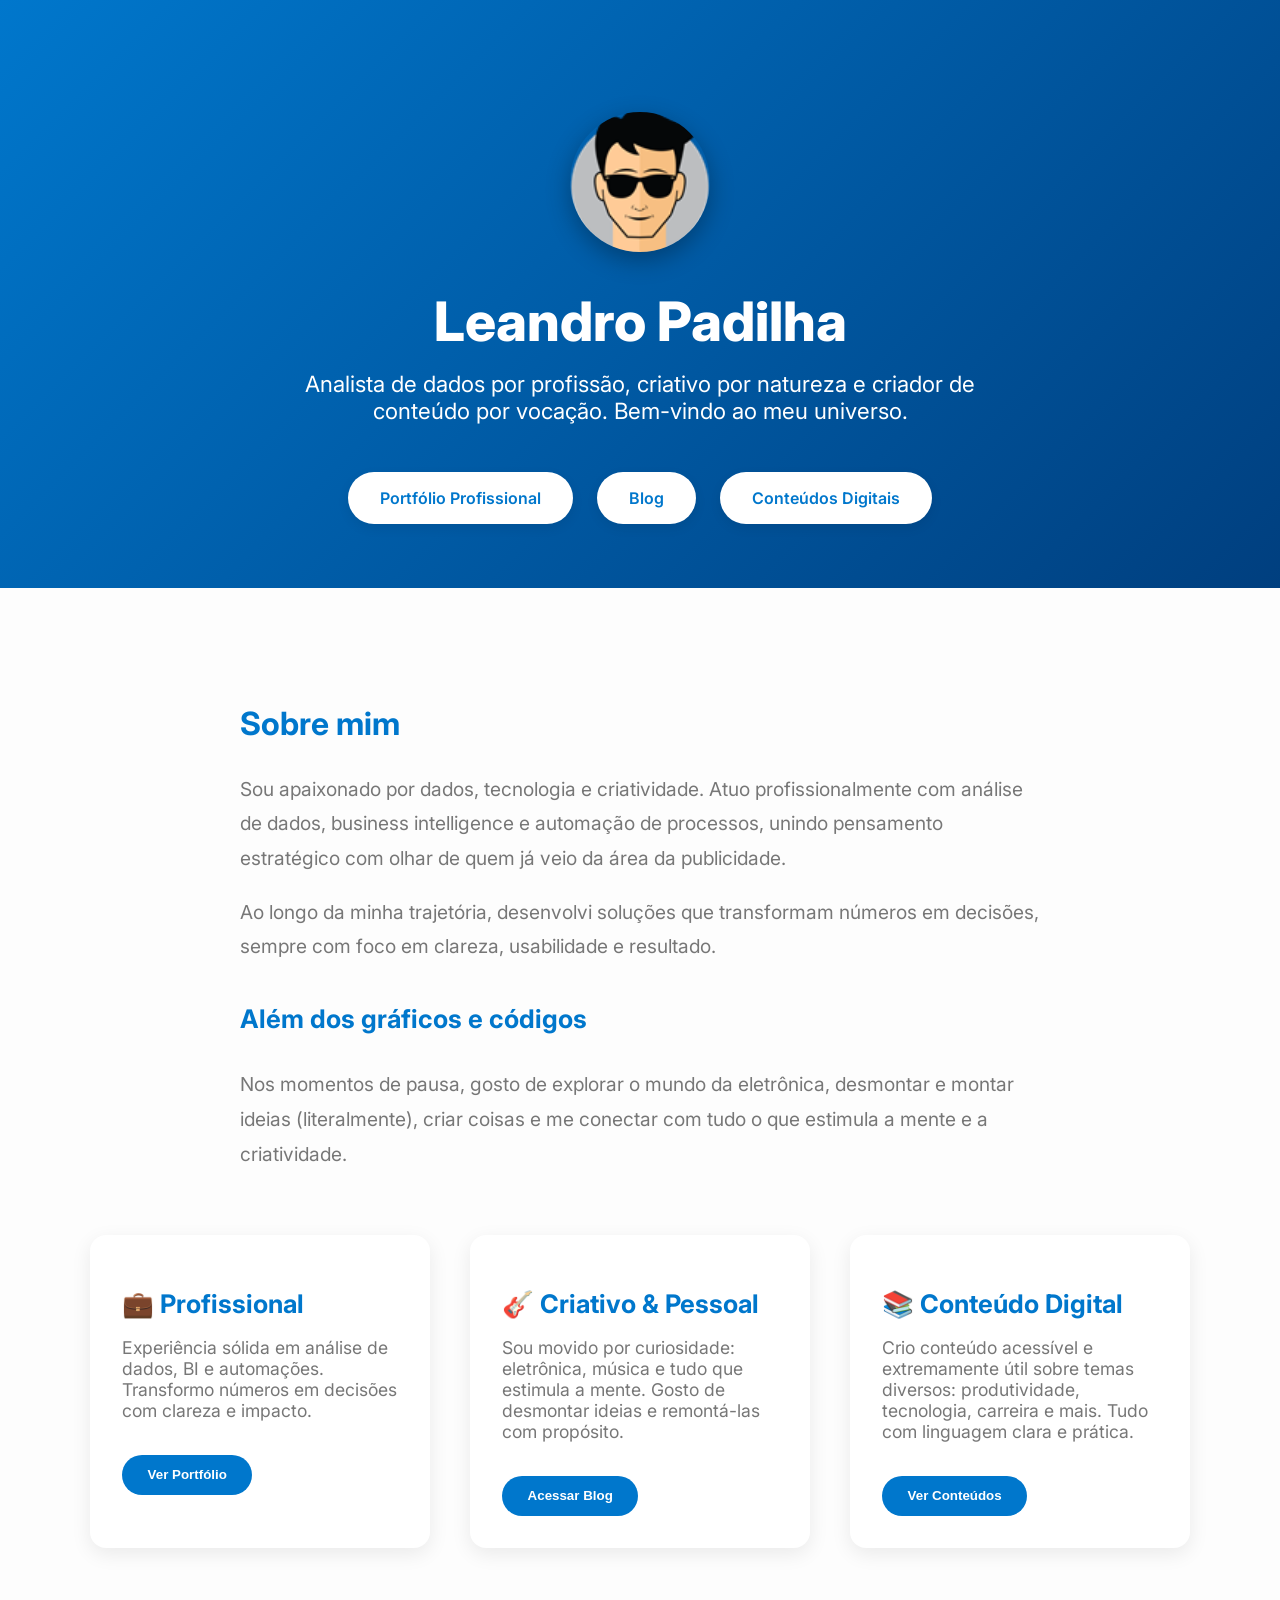
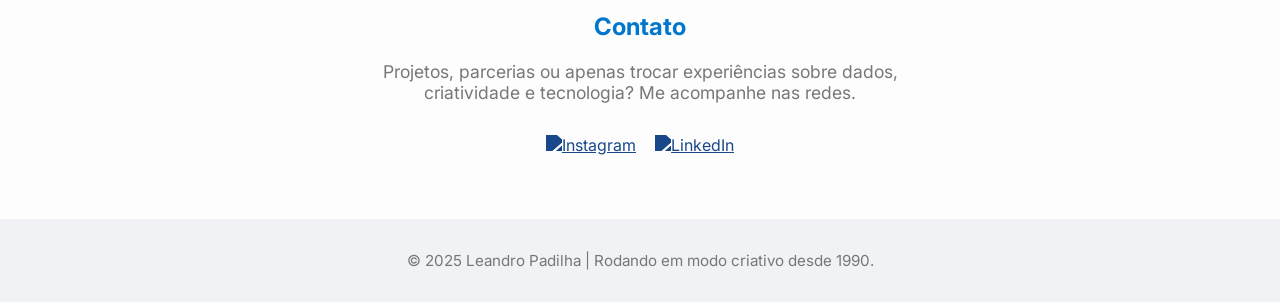
==== index.html @ b2c2689e "v5" ====
<!DOCTYPE html>
<html lang="pt-br">
  <head>
    <meta charset="UTF-8" />
    <meta name="viewport" content="width=device-width, initial-scale=1.0" />
    <title>Leandro Padilha</title>
    <link rel="icon" type="image/png" href="src/person.png" />
    <link
      href="https://fonts.googleapis.com/css2?family=Inter:wght@400;600;800&display=swap"
      rel="stylesheet"
    />
    <style>
      :root {
        --bg-light: #fdfdfd;
        --text-light: #1a1a1a;
        --bg-dark: #0f0f0f;
        --text-dark: #f0f0f0;
        --accent: #0077cc;
        --muted: #777;
        --card-light: #ffffff;
        --card-dark: #1a1a1a;
        --shadow: rgba(0, 0, 0, 0.08);
      }
      body {
        font-family: "Inter", sans-serif;
        margin: 0;
        background-color: var(--bg-light);
        color: var(--text-light);
        transition: background 0.4s ease, color 0.4s ease;
      }
      body.dark {
        background-color: var(--bg-dark);
        color: var(--text-dark);
      }
      header {
        position: relative;
        text-align: center;
        padding: 7rem 2rem 4rem;
        background: linear-gradient(135deg, #0077cc, #003f7f);
        color: white;
        overflow: hidden;
      }
      .avatar {
        width: 140px;
        height: 140px;
        border-radius: 50%;
        overflow: hidden;
        margin: 0 auto 2rem;
        box-shadow: 0 8px 24px rgba(0, 0, 0, 0.3);
        transform: translateY(0);
        transition: transform 0.3s ease;
      }
      .avatar img {
        width: 100%;
        height: 100%;
        object-fit: cover;
      }
      header h1 {
        font-size: 3.4rem;
        font-weight: 800;
        margin-bottom: 1rem;
        opacity: 0;
        transform: translateY(20px);
        transition: all 0.8s ease;
      }
      header p {
        font-size: 1.4rem;
        max-width: 720px;
        margin: 0 auto;
        opacity: 0;
        transform: translateY(20px);
        transition: all 0.8s ease 0.2s;
      }
      nav {
        margin-top: 3rem;
        display: flex;
        justify-content: center;
        gap: 1.5rem;
        flex-wrap: wrap;
        opacity: 0;
        transform: translateY(20px);
        transition: all 0.8s ease 0.4s;
      }
      nav a {
        text-decoration: none;
        padding: 1rem 2rem;
        border-radius: 50px;
        background-color: white;
        color: var(--accent);
        font-weight: 600;
        box-shadow: 0 4px 12px var(--shadow);
        transition: all 0.3s ease;
      }
      nav a:hover {
        background-color: var(--accent);
        color: white;
      }
      main {
        max-width: 1100px;
        margin: auto;
        padding: 5rem 2rem;
      }
      .grid {
        display: grid;
        grid-template-columns: repeat(auto-fit, minmax(280px, 1fr));
        gap: 2.5rem;
      }
      .card {
        background-color: var(--card-light);
        padding: 2rem;
        border-radius: 16px;
        box-shadow: 0 6px 20px var(--shadow);
        transition: transform 0.3s ease, background 0.3s ease;
        cursor: pointer;
      }
      .card-link {
        text-decoration: none;
        color: inherit;
        display: block;
      }
      body.dark .card {
        background-color: var(--card-dark);
      }
      .card:hover {
        transform: translateY(-6px);
      }
      .card h2 {
        font-size: 1.6rem;
        margin-bottom: 0.8rem;
        color: var(--accent);
      }
      .card p {
        font-size: 1.1rem;
        color: var(--muted);
      }
      button {
        margin-top: 1rem;
        padding: 0.8rem 1.6rem;
        border: none;
        border-radius: 50px;
        background-color: #0077cc;
        color: white;
        font-weight: 600;
        cursor: pointer;
        transition: transform 0.3s ease, background-color 0.3s ease,
          box-shadow 0.3s ease;
      }
      button:hover {
        transform: scale(1.05);
        background-color: #005fa3;
        box-shadow: 0 8px 16px rgba(0, 0, 0, 0.2);
      }
      footer {
        text-align: center;
        padding: 2rem;
        font-size: 0.95rem;
        color: var(--muted);
        background-color: #f0f2f5;
      }
      body.dark footer {
        background-color: #1a1a1a;
        color: #aaa;
      }

      .social {
        margin: 2rem auto -1rem;
        display: flex;
        justify-content: center;
        gap: 1.2rem;
      }

      .social a img {
        width: 36px;
        height: 36px;
        transition: transform 0.3s ease, filter 0.3s ease;
        filter: brightness(0) saturate(100%) invert(22%) sepia(94%) saturate(749%) hue-rotate(185deg) brightness(95%) contrast(101%);
      }

      .social a:hover img {
        transform: scale(1.15);
        filter: brightness(0) saturate(100%) invert(22%) sepia(94%) saturate(749%) hue-rotate(185deg) brightness(110%) contrast(105%);
      }


      @media (max-width: 600px) {
        header h1 {
          font-size: 2.6rem;
        }
        header p {
          font-size: 1.2rem;
        }
        .avatar {
          width: 100px;
          height: 100px;
        }

        nav a:focus {
          outline: none;
          box-shadow: none;
          background-color: white;
          color: var(--accent);
        }
      }
    </style>
  </head>
  <body>
    <header>
      <div class="avatar" id="avatar">
        <img src="src/person.png" alt="Leandro Padilha" />
      </div>
      <h1 id="title">Leandro Padilha</h1>
      <p id="subtitle">
        Analista de dados por profissão, criativo por natureza e criador de
        conteúdo por vocação. Bem-vindo ao meu universo.
      </p>
      <nav id="nav">
        <a href="/portfolio" target="_blank">Portfólio Profissional</a>
        <a href="/blog" target="_blank">Blog</a>
        <a href="/ebooks" target="_blank">Conteúdos Digitais</a>
      </nav>
    </header>
    <main>
      <section
        style="
          max-width: 800px;
          margin: 0 auto 4rem;
          font-size: 1.2rem;
          line-height: 1.8;
          color: var(--muted);
        "
      >
        <h2 style="font-size: 2rem; color: var(--accent); margin-bottom: 1rem">
          Sobre mim
        </h2>
        <p>
          Sou apaixonado por dados, tecnologia e criatividade. Atuo
          profissionalmente com análise de dados, business intelligence e
          automação de processos, unindo pensamento estratégico com olhar de
          quem já veio da área da publicidade.
        </p>
        <p>
          Ao longo da minha trajetória, desenvolvi soluções que transformam
          números em decisões, sempre com foco em clareza, usabilidade e
          resultado.
        </p>
        <h3 style="font-size: 1.6rem; color: var(--accent); margin-top: 2rem">
          Além dos gráficos e códigos
        </h3>
        <p>
          Nos momentos de pausa, gosto de explorar o mundo da eletrônica,
          desmontar e montar ideias (literalmente), criar coisas e me conectar
          com tudo o que estimula a mente e a criatividade.
        </p>
      </section>
      <div class="grid">
        <div class="card">
          <h2>💼 Profissional</h2>
          <p>
            Experiência sólida em análise de dados, BI e automações. Transformo
            números em decisões com clareza e impacto.
          </p>
          <a href="/portfolio" target="_blank">
            <button>Ver Portfólio</button>
          </a>
        </div>
        <div class="card">
          <h2>🎸 Criativo & Pessoal</h2>
          <p>
            Sou movido por curiosidade: eletrônica, música e tudo que estimula a
            mente. Gosto de desmontar ideias e remontá-las com propósito.
          </p>
          <a href="/blog" target="_blank">
            <button>Acessar Blog</button>
          </a>
        </div>
        <div class="card">
          <h2>📚 Conteúdo Digital</h2>
          <p>
            Crio conteúdo acessível e extremamente útil sobre temas diversos:
            produtividade, tecnologia, carreira e mais. Tudo com linguagem clara
            e prática.
          </p>
          <a href="/ebooks" target="_blank">
            <button>Ver Conteúdos</button>
          </a>
        </div>
      </div>

    <h2 style="text-align: center; color: var(--accent); margin-top: 4rem;">Contato</h2>
    <p style="text-align: center; max-width: 600px; margin: 0 auto 2rem; font-size: 1.1rem; color: var(--muted);">
    Projetos, parcerias ou apenas trocar experiências sobre dados, criatividade e tecnologia? Me acompanhe nas redes.
    </p>
    <div class="social">
      <a href="https://www.instagram.com/leandro.mpadilha" target="_blank" aria-label="Instagram">
        <img src="https://cdn.jsdelivr.net/gh/simple-icons/simple-icons/icons/instagram.svg" alt="Instagram">
      </a>
      <a href="https://www.linkedin.com/in/leandrompadilha" target="_blank" aria-label="LinkedIn">
        <img src="https://cdn.jsdelivr.net/gh/simple-icons/simple-icons/icons/linkedin.svg" alt="LinkedIn">
      </a>
    </div>

    </main>
    <footer>
      © 2025 Leandro Padilha | Rodando em modo criativo desde 1990.
    </footer>

    <script>
      // Modo escuro automático
      if (window.matchMedia("(prefers-color-scheme: dark)").matches) {
        document.body.classList.add("dark");
      }

      // Animações de entrada
      window.addEventListener("load", () => {
        document.getElementById("title").style.opacity = 1;
        document.getElementById("title").style.transform = "translateY(0)";
        document.getElementById("subtitle").style.opacity = 1;
        document.getElementById("subtitle").style.transform = "translateY(0)";
        document.getElementById("nav").style.opacity = 1;
        document.getElementById("nav").style.transform = "translateY(0)";
      });

      // Parallax avatar
      window.addEventListener("scroll", () => {
        const avatar = document.getElementById("avatar");
        const offset = window.scrollY * 0.2;
        avatar.style.transform = `translateY(${offset}px)`;
      });

      // Detecta se é dispositivo móvel
      function isMobileDevice() {
        return /Mobi|Android|iPhone|iPad|iPod|BlackBerry|IEMobile|Opera Mini/i.test(
          navigator.userAgent
        );
      }

      // Remove foco visual dos botões após clique em dispositivos móveis
      if (isMobileDevice()) {
        const navLinks = document.querySelectorAll("nav a");
        navLinks.forEach((link) => {
          link.addEventListener("click", () => {
            setTimeout(() => {
              link.blur();
            }, 100);
          });
        });
      }
    </script>
  </body>
</html>
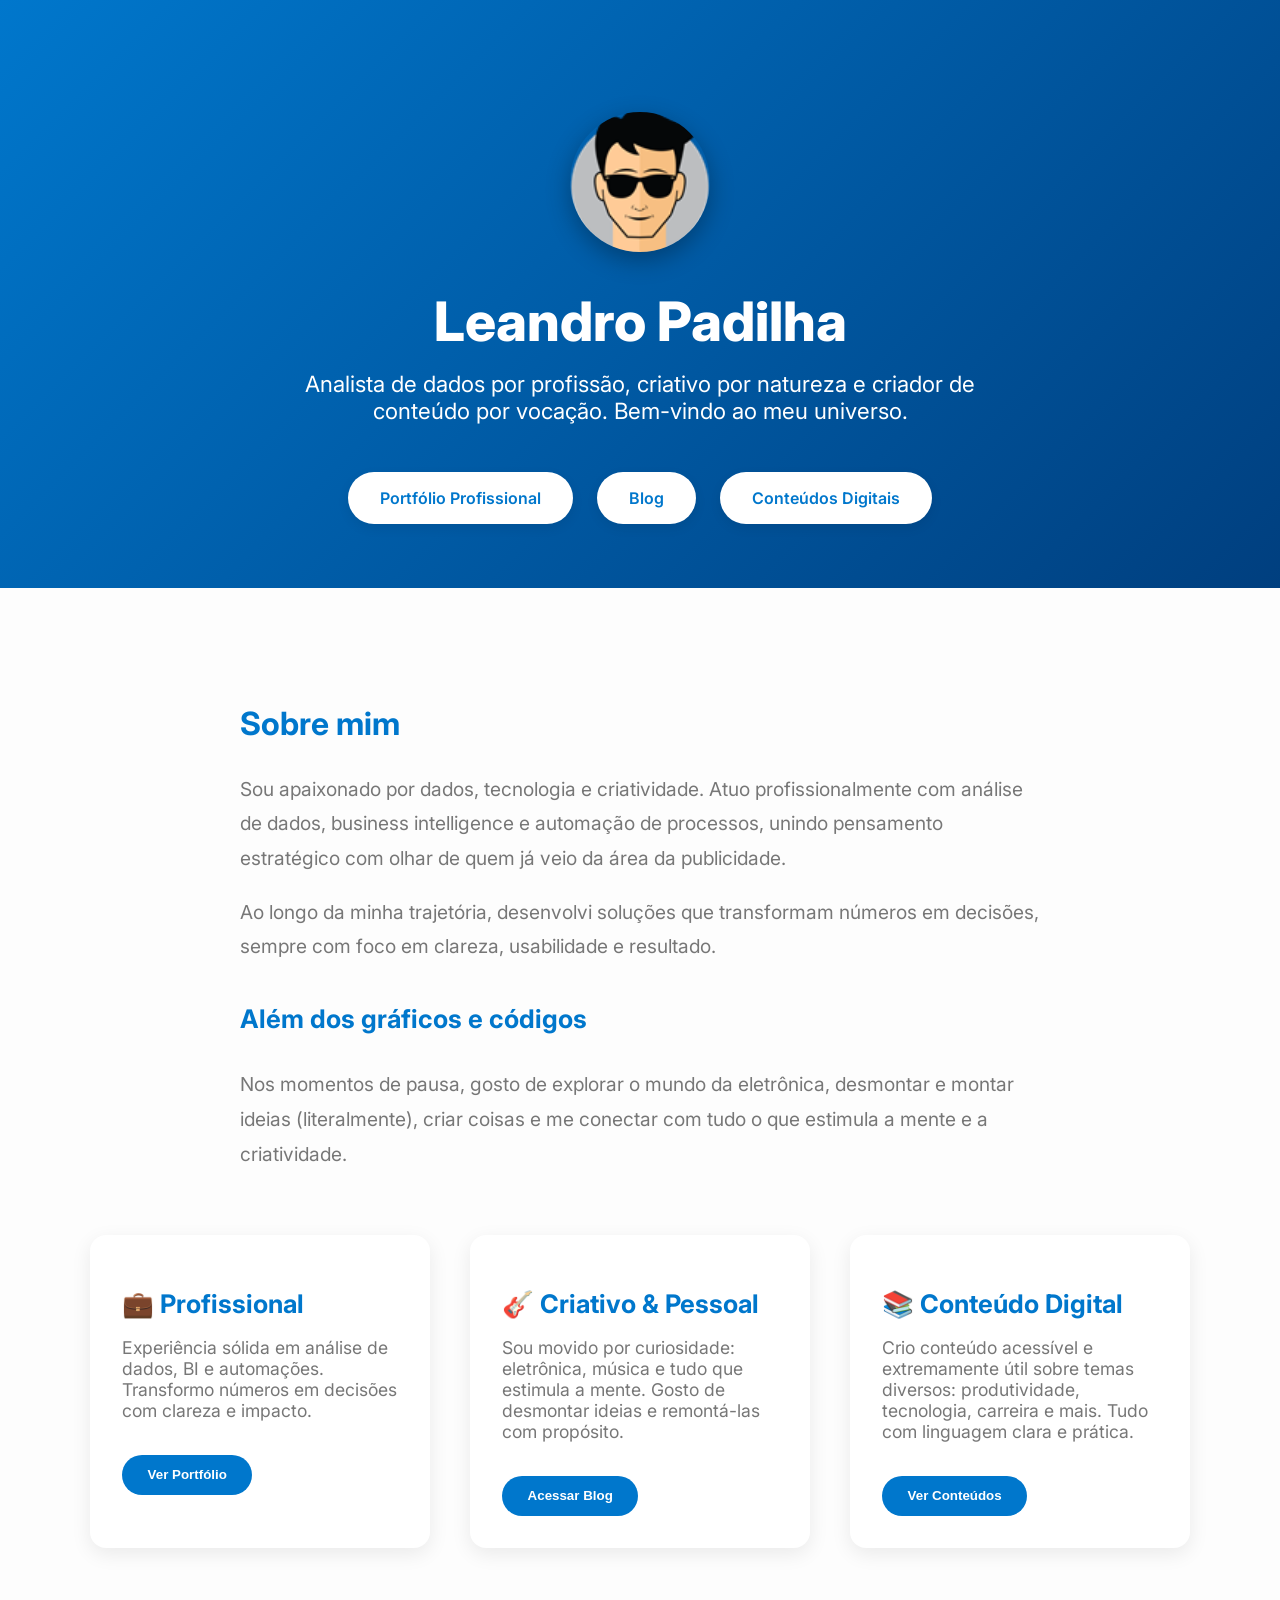
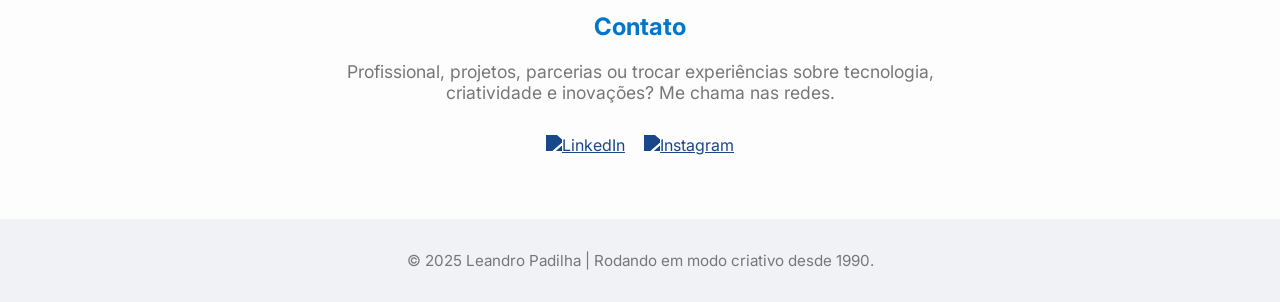
==== commit 0c28e422: "v5" ====
--- a/index.html
+++ b/index.html
@@ -288,14 +288,14 @@
 
     <h2 style="text-align: center; color: var(--accent); margin-top: 4rem;">Contato</h2>
     <p style="text-align: center; max-width: 600px; margin: 0 auto 2rem; font-size: 1.1rem; color: var(--muted);">
-    Projetos, parcerias ou apenas trocar experiências sobre dados, criatividade e tecnologia? Me acompanhe nas redes.
+    Profissional, projetos, parcerias ou trocar experiências sobre tecnologia, criatividade e inovações? Me chama nas redes.
     </p>
     <div class="social">
+      <a href="https://www.linkedin.com/in/leandrompadilha" target="_blank" aria-label="LinkedIn">
+        <img src="https://cdn.jsdelivr.net/gh/simple-icons/simple-icons/icons/linkedin.svg" alt="LinkedIn">
+      </a>
       <a href="https://www.instagram.com/leandro.mpadilha" target="_blank" aria-label="Instagram">
         <img src="https://cdn.jsdelivr.net/gh/simple-icons/simple-icons/icons/instagram.svg" alt="Instagram">
-      </a>
-      <a href="https://www.linkedin.com/in/leandrompadilha" target="_blank" aria-label="LinkedIn">
-        <img src="https://cdn.jsdelivr.net/gh/simple-icons/simple-icons/icons/linkedin.svg" alt="LinkedIn">
       </a>
     </div>
 
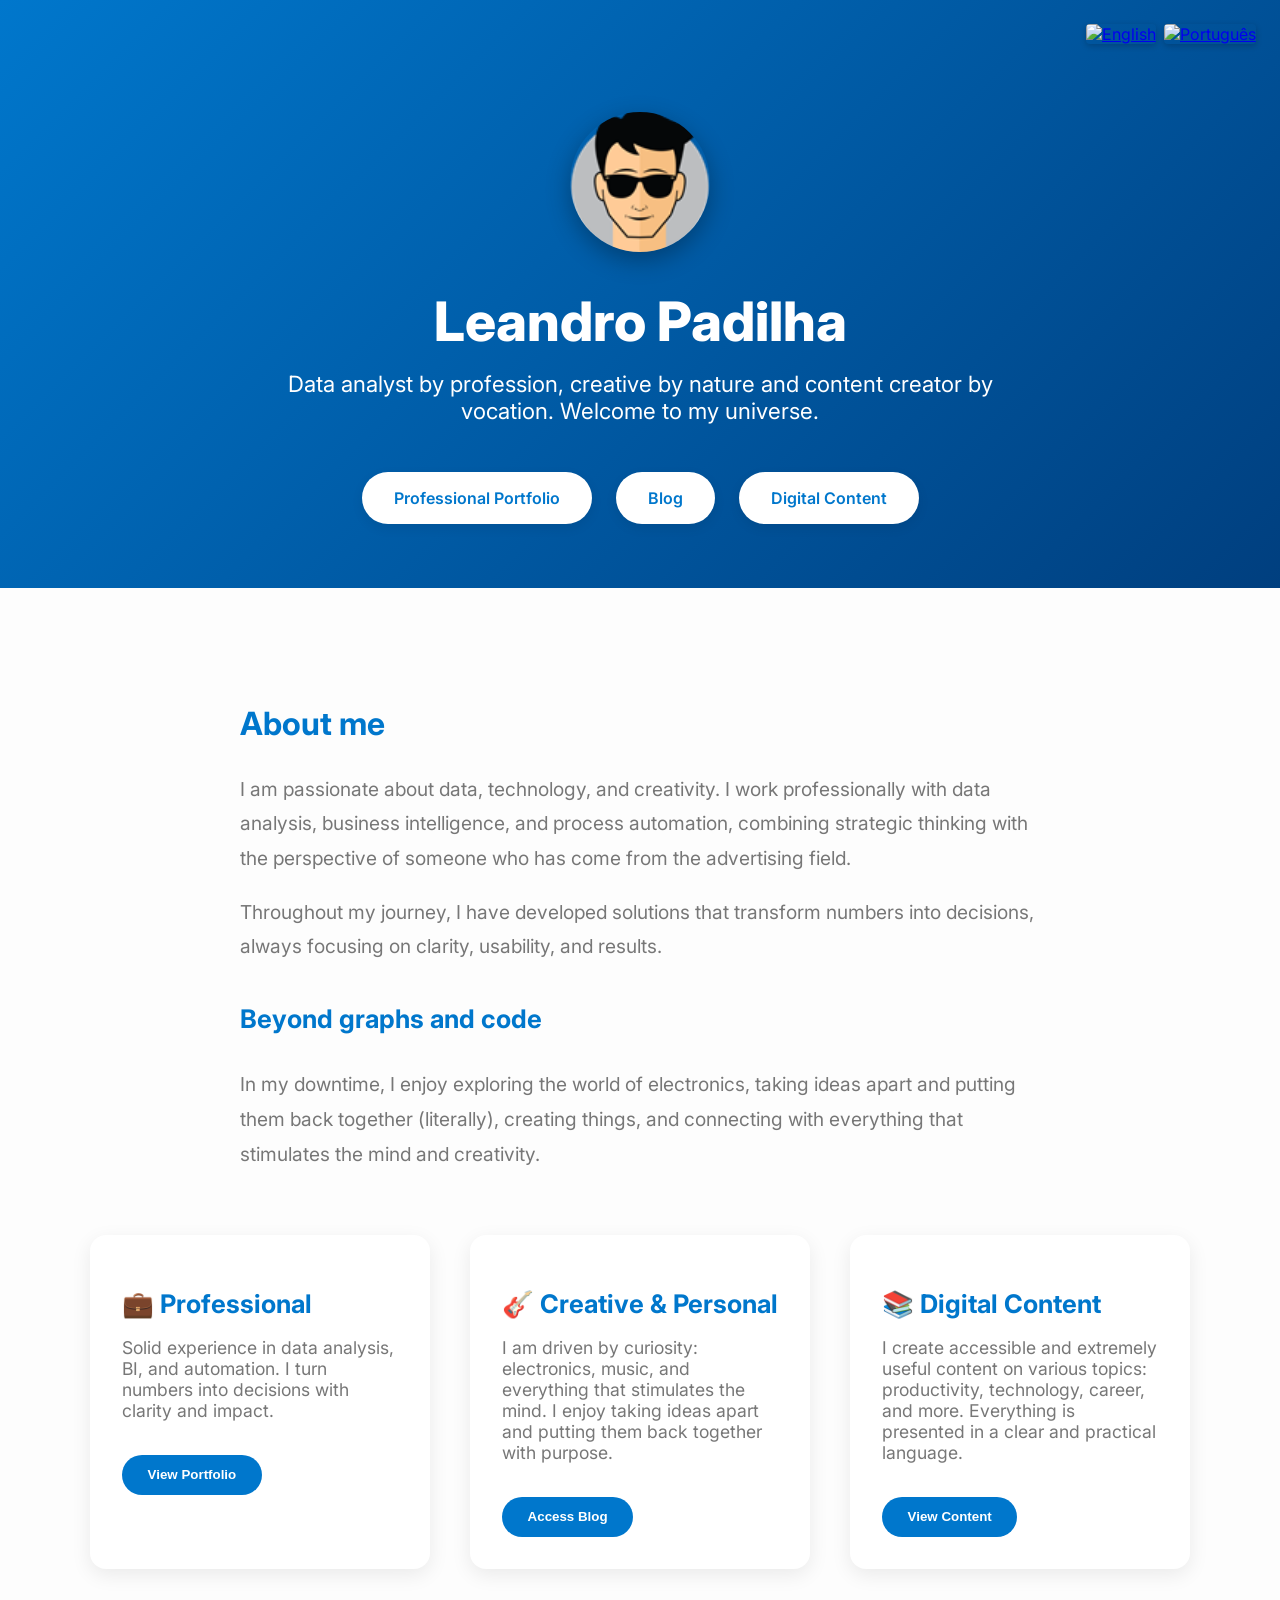
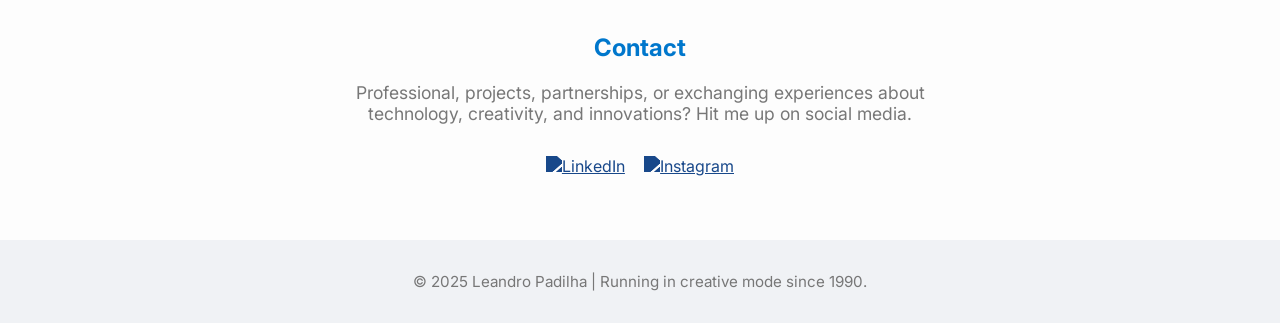
==== commit 17007c30: "v6" ====
--- a/index.html
+++ b/index.html
@@ -181,6 +181,26 @@
         filter: brightness(0) saturate(100%) invert(22%) sepia(94%) saturate(749%) hue-rotate(185deg) brightness(110%) contrast(105%);
       }
 
+      .language-switcher {
+        position: absolute;
+        top: 1.5rem;
+        right: 1.5rem;
+        display: flex;
+        gap: 0.5rem;
+      }
+
+      .language-switcher img {
+        width: 32px;
+        height: 22px;
+        border-radius: 4px;
+        box-shadow: 0 2px 6px rgba(0,0,0,0.2);
+        cursor: pointer;
+        transition: transform 0.2s ease;
+      }
+
+      .language-switcher img:hover {
+        transform: scale(1.1);
+      }
 
       @media (max-width: 600px) {
         header h1 {
@@ -208,15 +228,24 @@
       <div class="avatar" id="avatar">
         <img src="src/person.png" alt="Leandro Padilha" />
       </div>
+
+      <div class="language-switcher">
+        <a href="index-en.html" aria-label="English">
+          <img src="https://flagcdn.com/w40/us.png" alt="English">
+        </a>
+        <a href="index-ptbr.html" aria-label="Português">
+          <img src="https://flagcdn.com/w40/br.png" alt="Português">
+        </a>
+      </div>
+
       <h1 id="title">Leandro Padilha</h1>
       <p id="subtitle">
-        Analista de dados por profissão, criativo por natureza e criador de
-        conteúdo por vocação. Bem-vindo ao meu universo.
+        Data analyst by profession, creative by nature and content creator by vocation. Welcome to my universe.
       </p>
       <nav id="nav">
-        <a href="/portfolio" target="_blank">Portfólio Profissional</a>
+        <a href="/portfolio" target="_blank">Professional Portfolio</a>
         <a href="/blog" target="_blank">Blog</a>
-        <a href="/ebooks" target="_blank">Conteúdos Digitais</a>
+        <a href="/ebooks" target="_blank">Digital Content</a>
       </nav>
     </header>
     <main>
@@ -230,65 +259,62 @@
         "
       >
         <h2 style="font-size: 2rem; color: var(--accent); margin-bottom: 1rem">
-          Sobre mim
+          About me
         </h2>
         <p>
-          Sou apaixonado por dados, tecnologia e criatividade. Atuo
-          profissionalmente com análise de dados, business intelligence e
-          automação de processos, unindo pensamento estratégico com olhar de
-          quem já veio da área da publicidade.
+          I am passionate about data, technology, and creativity. I work
+          professionally with data analysis, business intelligence, and
+          process automation, combining strategic thinking with the perspective of
+          someone who has come from the advertising field.
         </p>
         <p>
-          Ao longo da minha trajetória, desenvolvi soluções que transformam
-          números em decisões, sempre com foco em clareza, usabilidade e
-          resultado.
+          Throughout my journey, I have developed solutions that transform
+          numbers into decisions, always focusing on clarity, usability, and
+          results.
         </p>
         <h3 style="font-size: 1.6rem; color: var(--accent); margin-top: 2rem">
-          Além dos gráficos e códigos
+          Beyond graphs and code
         </h3>
         <p>
-          Nos momentos de pausa, gosto de explorar o mundo da eletrônica,
-          desmontar e montar ideias (literalmente), criar coisas e me conectar
-          com tudo o que estimula a mente e a criatividade.
+          In my downtime, I enjoy exploring the world of electronics, taking ideas apart and putting them back together (literally), creating things, and connecting with everything that stimulates the mind and creativity.
         </p>
       </section>
       <div class="grid">
         <div class="card">
-          <h2>💼 Profissional</h2>
+          <h2>💼 Professional</h2>
           <p>
-            Experiência sólida em análise de dados, BI e automações. Transformo
-            números em decisões com clareza e impacto.
+            Solid experience in data analysis, BI, and automation. I turn
+            numbers into decisions with clarity and impact.
           </p>
           <a href="/portfolio" target="_blank">
-            <button>Ver Portfólio</button>
+            <button>View Portfolio</button>
           </a>
         </div>
         <div class="card">
-          <h2>🎸 Criativo & Pessoal</h2>
+          <h2>🎸 Creative & Personal</h2>
           <p>
-            Sou movido por curiosidade: eletrônica, música e tudo que estimula a
-            mente. Gosto de desmontar ideias e remontá-las com propósito.
+            I am driven by curiosity: electronics, music, and everything that stimulates the mind. I enjoy taking ideas apart and putting them back together with purpose.
           </p>
           <a href="/blog" target="_blank">
-            <button>Acessar Blog</button>
+            <button>Access Blog</button>
           </a>
         </div>
         <div class="card">
-          <h2>📚 Conteúdo Digital</h2>
+          <h2>📚 Digital Content</h2>
           <p>
-            Crio conteúdo acessível e extremamente útil sobre temas diversos:
-            produtividade, tecnologia, carreira e mais. Tudo com linguagem clara
-            e prática.
+            I create accessible and extremely useful content on various topics:
+            productivity, technology, career, and more. Everything is presented
+            in a clear and practical language.
           </p>
           <a href="/ebooks" target="_blank">
-            <button>Ver Conteúdos</button>
+            <button>View Content</button>
           </a>
         </div>
       </div>
 
-    <h2 style="text-align: center; color: var(--accent); margin-top: 4rem;">Contato</h2>
+    <h2 style="text-align: center; color: var(--accent); margin-top: 4rem;">Contact</h2>
     <p style="text-align: center; max-width: 600px; margin: 0 auto 2rem; font-size: 1.1rem; color: var(--muted);">
-    Profissional, projetos, parcerias ou trocar experiências sobre tecnologia, criatividade e inovações? Me chama nas redes.
+    Professional, projects, partnerships, or exchanging experiences about technology, creativity, and innovations? Hit me up on social media.
     </p>
     <div class="social">
       <a href="https://www.linkedin.com/in/leandrompadilha" target="_blank" aria-label="LinkedIn">
@@ -301,7 +327,7 @@
 
     </main>
     <footer>
-      © 2025 Leandro Padilha | Rodando em modo criativo desde 1990.
+      © 2025 Leandro Padilha | Running in creative mode since 1990.
     </footer>
 
     <script>
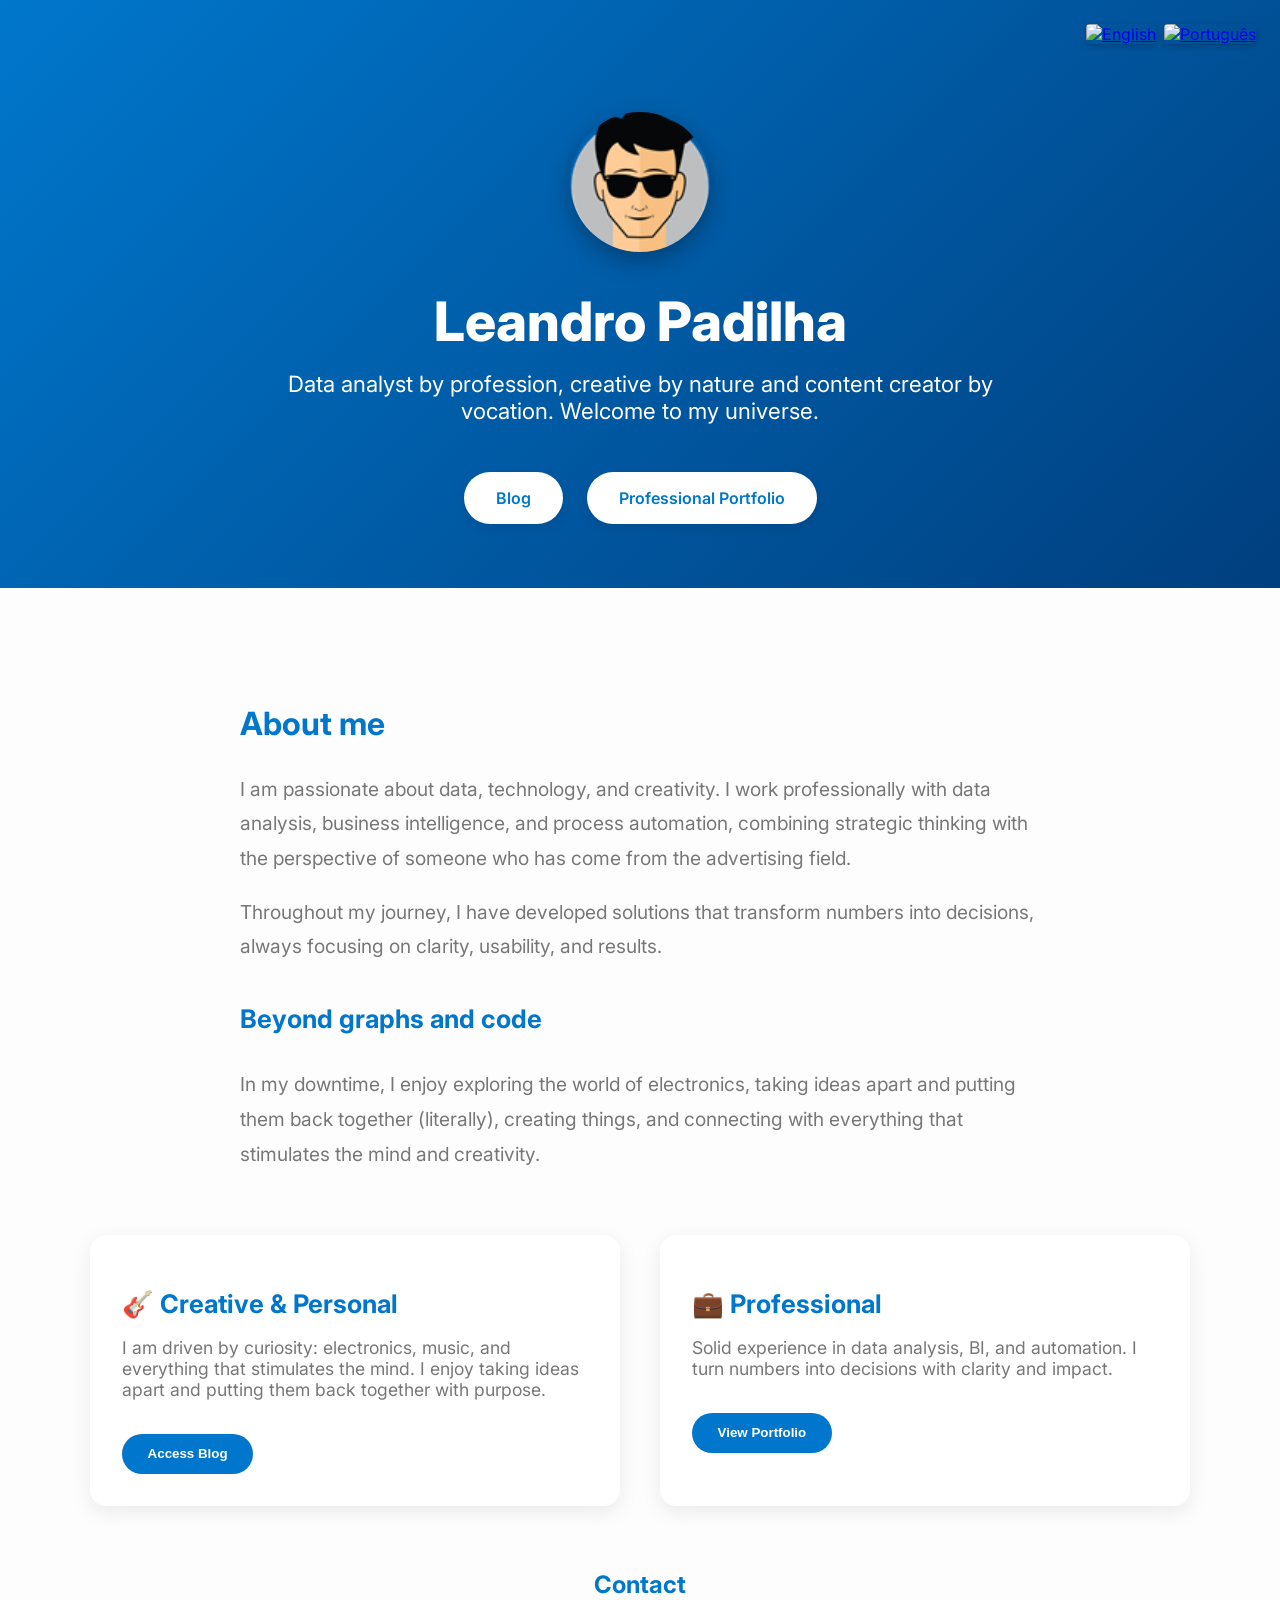
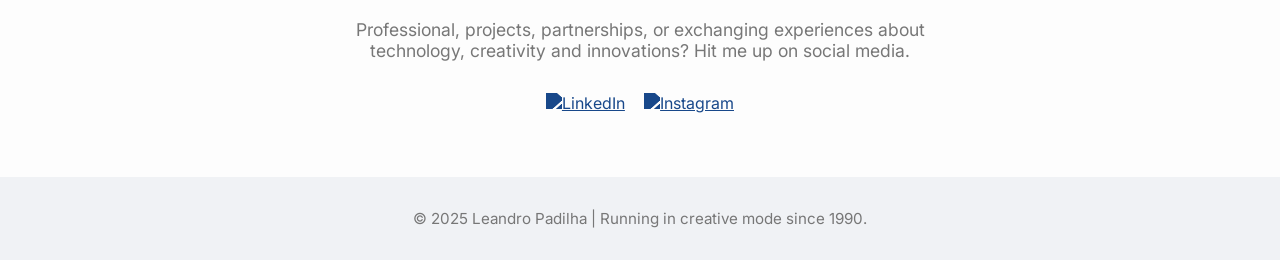
==== commit 741072cb: "v6" ====
--- a/index.html
+++ b/index.html
@@ -230,10 +230,10 @@
       </div>
 
       <div class="language-switcher">
-        <a href="index-en.html" aria-label="English">
+        <a href="/" aria-label="English">
           <img src="https://flagcdn.com/w40/us.png" alt="English">
         </a>
-        <a href="index-ptbr.html" aria-label="Português">
+        <a href="/ptbr.html" aria-label="Português">
           <img src="https://flagcdn.com/w40/br.png" alt="Português">
         </a>
       </div>
@@ -243,9 +243,8 @@
         Data analyst by profession, creative by nature and content creator by vocation. Welcome to my universe.
       </p>
       <nav id="nav">
+        <a href="/blog" target="_blank">Blog</a>
         <a href="/portfolio" target="_blank">Professional Portfolio</a>
-        <a href="/blog" target="_blank">Blog</a>
-        <a href="/ebooks" target="_blank">Digital Content</a>
       </nav>
     </header>
     <main>
@@ -281,6 +280,15 @@
       </section>
       <div class="grid">
         <div class="card">
+          <h2>🎸 Creative & Personal</h2>
+          <p>
+            I am driven by curiosity: electronics, music, and everything that stimulates the mind. I enjoy taking ideas apart and putting them back together with purpose.
+          </p>
+          <a href="/blog" target="_blank">
+            <button>Access Blog</button>
+          </a>
+        </div>
+        <div class="card">
           <h2>💼 Professional</h2>
           <p>
             Solid experience in data analysis, BI, and automation. I turn
@@ -290,31 +298,11 @@
             <button>View Portfolio</button>
           </a>
         </div>
-        <div class="card">
-          <h2>🎸 Creative & Personal</h2>
-          <p>
-            I am driven by curiosity: electronics, music, and everything that stimulates the mind. I enjoy taking ideas apart and putting them back together with purpose.
-          </p>
-          <a href="/blog" target="_blank">
-            <button>Access Blog</button>
-          </a>
-        </div>
-        <div class="card">
-          <h2>📚 Digital Content</h2>
-          <p>
-            I create accessible and extremely useful content on various topics:
-            productivity, technology, career, and more. Everything is presented
-            in a clear and practical language.
-          </p>
-          <a href="/ebooks" target="_blank">
-            <button>View Content</button>
-          </a>
-        </div>
       </div>
 
     <h2 style="text-align: center; color: var(--accent); margin-top: 4rem;">Contact</h2>
     <p style="text-align: center; max-width: 600px; margin: 0 auto 2rem; font-size: 1.1rem; color: var(--muted);">
-    Professional, projects, partnerships, or exchanging experiences about technology, creativity, and innovations? Hit me up on social media.
+    Professional, projects, partnerships, or exchanging experiences about technology, creativity and innovations? Hit me up on social media.
     </p>
     <div class="social">
       <a href="https://www.linkedin.com/in/leandrompadilha" target="_blank" aria-label="LinkedIn">
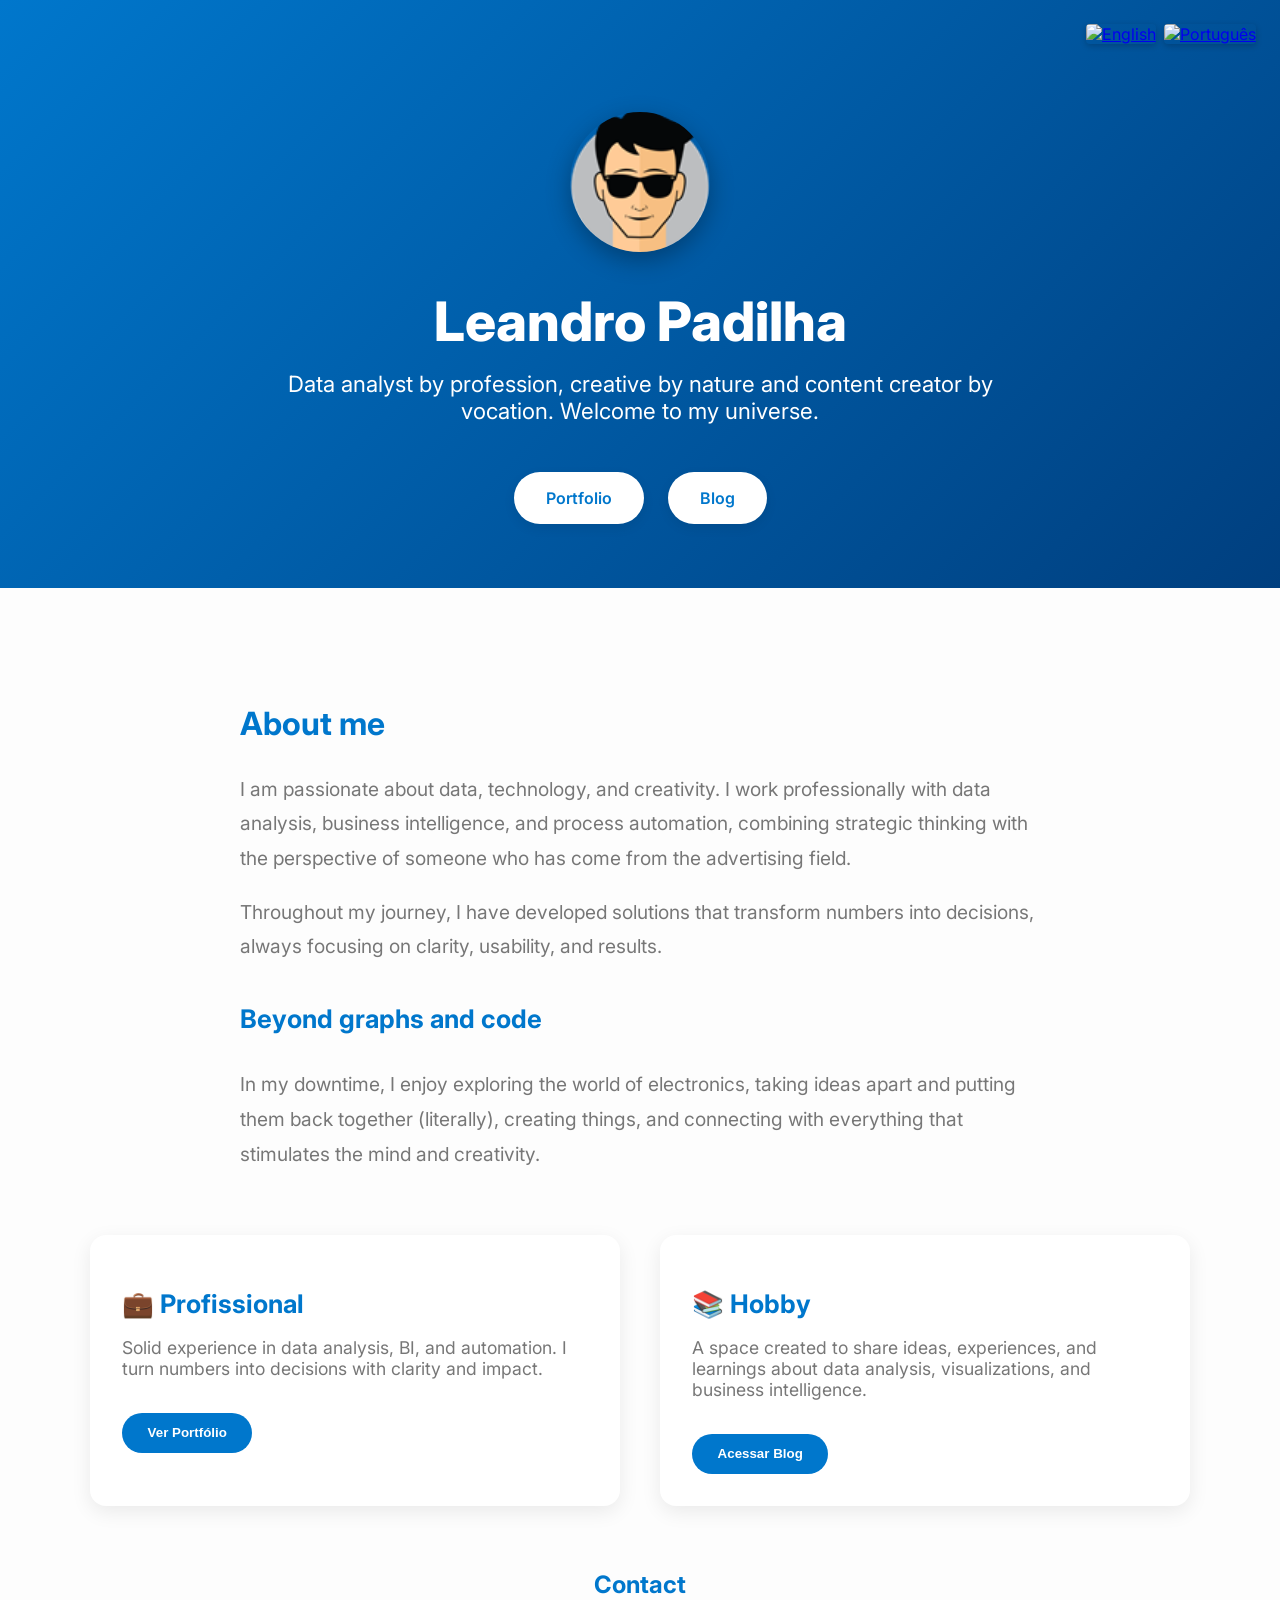
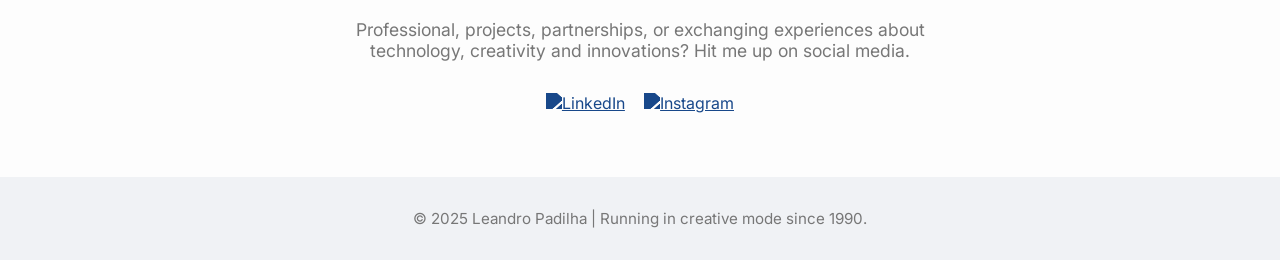
==== commit 53a3257c: "v7" ====
--- a/index.html
+++ b/index.html
@@ -173,12 +173,14 @@
         width: 36px;
         height: 36px;
         transition: transform 0.3s ease, filter 0.3s ease;
-        filter: brightness(0) saturate(100%) invert(22%) sepia(94%) saturate(749%) hue-rotate(185deg) brightness(95%) contrast(101%);
+        filter: brightness(0) saturate(100%) invert(22%) sepia(94%)
+          saturate(749%) hue-rotate(185deg) brightness(95%) contrast(101%);
       }
 
       .social a:hover img {
         transform: scale(1.15);
-        filter: brightness(0) saturate(100%) invert(22%) sepia(94%) saturate(749%) hue-rotate(185deg) brightness(110%) contrast(105%);
+        filter: brightness(0) saturate(100%) invert(22%) sepia(94%)
+          saturate(749%) hue-rotate(185deg) brightness(110%) contrast(105%);
       }
 
       .language-switcher {
@@ -193,7 +195,7 @@
         width: 32px;
         height: 22px;
         border-radius: 4px;
-        box-shadow: 0 2px 6px rgba(0,0,0,0.2);
+        box-shadow: 0 2px 6px rgba(0, 0, 0, 0.2);
         cursor: pointer;
         transition: transform 0.2s ease;
       }
@@ -231,20 +233,21 @@
 
       <div class="language-switcher">
         <a href="/" aria-label="English">
-          <img src="https://flagcdn.com/w40/us.png" alt="English">
+          <img src="https://flagcdn.com/w40/us.png" alt="English" />
         </a>
         <a href="/ptbr.html" aria-label="Português">
-          <img src="https://flagcdn.com/w40/br.png" alt="Português">
+          <img src="https://flagcdn.com/w40/br.png" alt="Português" />
         </a>
       </div>
 
       <h1 id="title">Leandro Padilha</h1>
       <p id="subtitle">
-        Data analyst by profession, creative by nature and content creator by vocation. Welcome to my universe.
+        Data analyst by profession, creative by nature and content creator by
+        vocation. Welcome to my universe.
       </p>
       <nav id="nav">
+        <a href="/portfolio" target="_blank">Portfolio</a>
         <a href="/blog" target="_blank">Blog</a>
-        <a href="/portfolio" target="_blank">Professional Portfolio</a>
       </nav>
     </header>
     <main>
@@ -262,8 +265,8 @@
         </h2>
         <p>
           I am passionate about data, technology, and creativity. I work
-          professionally with data analysis, business intelligence, and
-          process automation, combining strategic thinking with the perspective of
+          professionally with data analysis, business intelligence, and process
+          automation, combining strategic thinking with the perspective of
           someone who has come from the advertising field.
         </p>
         <p>
@@ -275,44 +278,73 @@
           Beyond graphs and code
         </h3>
         <p>
-          In my downtime, I enjoy exploring the world of electronics, taking ideas apart and putting them back together (literally), creating things, and connecting with everything that stimulates the mind and creativity.
+          In my downtime, I enjoy exploring the world of electronics, taking
+          ideas apart and putting them back together (literally), creating
+          things, and connecting with everything that stimulates the mind and
+          creativity.
         </p>
       </section>
+
       <div class="grid">
         <div class="card">
-          <h2>🎸 Creative & Personal</h2>
-          <p>
-            I am driven by curiosity: electronics, music, and everything that stimulates the mind. I enjoy taking ideas apart and putting them back together with purpose.
-          </p>
-          <a href="/blog" target="_blank">
-            <button>Access Blog</button>
-          </a>
-        </div>
-        <div class="card">
-          <h2>💼 Professional</h2>
+          <h2>💼 Profissional</h2>
           <p>
             Solid experience in data analysis, BI, and automation. I turn
             numbers into decisions with clarity and impact.
           </p>
-          <a href="/portfolio" target="_blank">
-            <button>View Portfolio</button>
+          <a href="portfolio/" target="_blank">
+            <button>Ver Portfólio</button>
+          </a>
+        </div>
+        <div class="card">
+          <h2>📚 Hobby</h2>
+          <p>
+            A space created to share ideas, experiences, and learnings about
+            data analysis, visualizations, and business intelligence.
+          </p>
+          <a href="/blog" target="_blank">
+            <button>Acessar Blog</button>
           </a>
         </div>
       </div>
 
-    <h2 style="text-align: center; color: var(--accent); margin-top: 4rem;">Contact</h2>
-    <p style="text-align: center; max-width: 600px; margin: 0 auto 2rem; font-size: 1.1rem; color: var(--muted);">
-    Professional, projects, partnerships, or exchanging experiences about technology, creativity and innovations? Hit me up on social media.
-    </p>
-    <div class="social">
-      <a href="https://www.linkedin.com/in/leandrompadilha" target="_blank" aria-label="LinkedIn">
-        <img src="https://cdn.jsdelivr.net/gh/simple-icons/simple-icons/icons/linkedin.svg" alt="LinkedIn">
-      </a>
-      <a href="https://www.instagram.com/leandro.mpadilha" target="_blank" aria-label="Instagram">
-        <img src="https://cdn.jsdelivr.net/gh/simple-icons/simple-icons/icons/instagram.svg" alt="Instagram">
-      </a>
-    </div>
-
+      <h2 style="text-align: center; color: var(--accent); margin-top: 4rem">
+        Contact
+      </h2>
+      <p
+        style="
+          text-align: center;
+          max-width: 600px;
+          margin: 0 auto 2rem;
+          font-size: 1.1rem;
+          color: var(--muted);
+        "
+      >
+        Professional, projects, partnerships, or exchanging experiences about
+        technology, creativity and innovations? Hit me up on social media.
+      </p>
+      <div class="social">
+        <a
+          href="https://www.linkedin.com/in/leandrompadilha"
+          target="_blank"
+          aria-label="LinkedIn"
+        >
+          <img
+            src="https://cdn.jsdelivr.net/gh/simple-icons/simple-icons/icons/linkedin.svg"
+            alt="LinkedIn"
+          />
+        </a>
+        <a
+          href="https://www.instagram.com/leandro.mpadilha"
+          target="_blank"
+          aria-label="Instagram"
+        >
+          <img
+            src="https://cdn.jsdelivr.net/gh/simple-icons/simple-icons/icons/instagram.svg"
+            alt="Instagram"
+          />
+        </a>
+      </div>
     </main>
     <footer>
       © 2025 Leandro Padilha | Running in creative mode since 1990.
